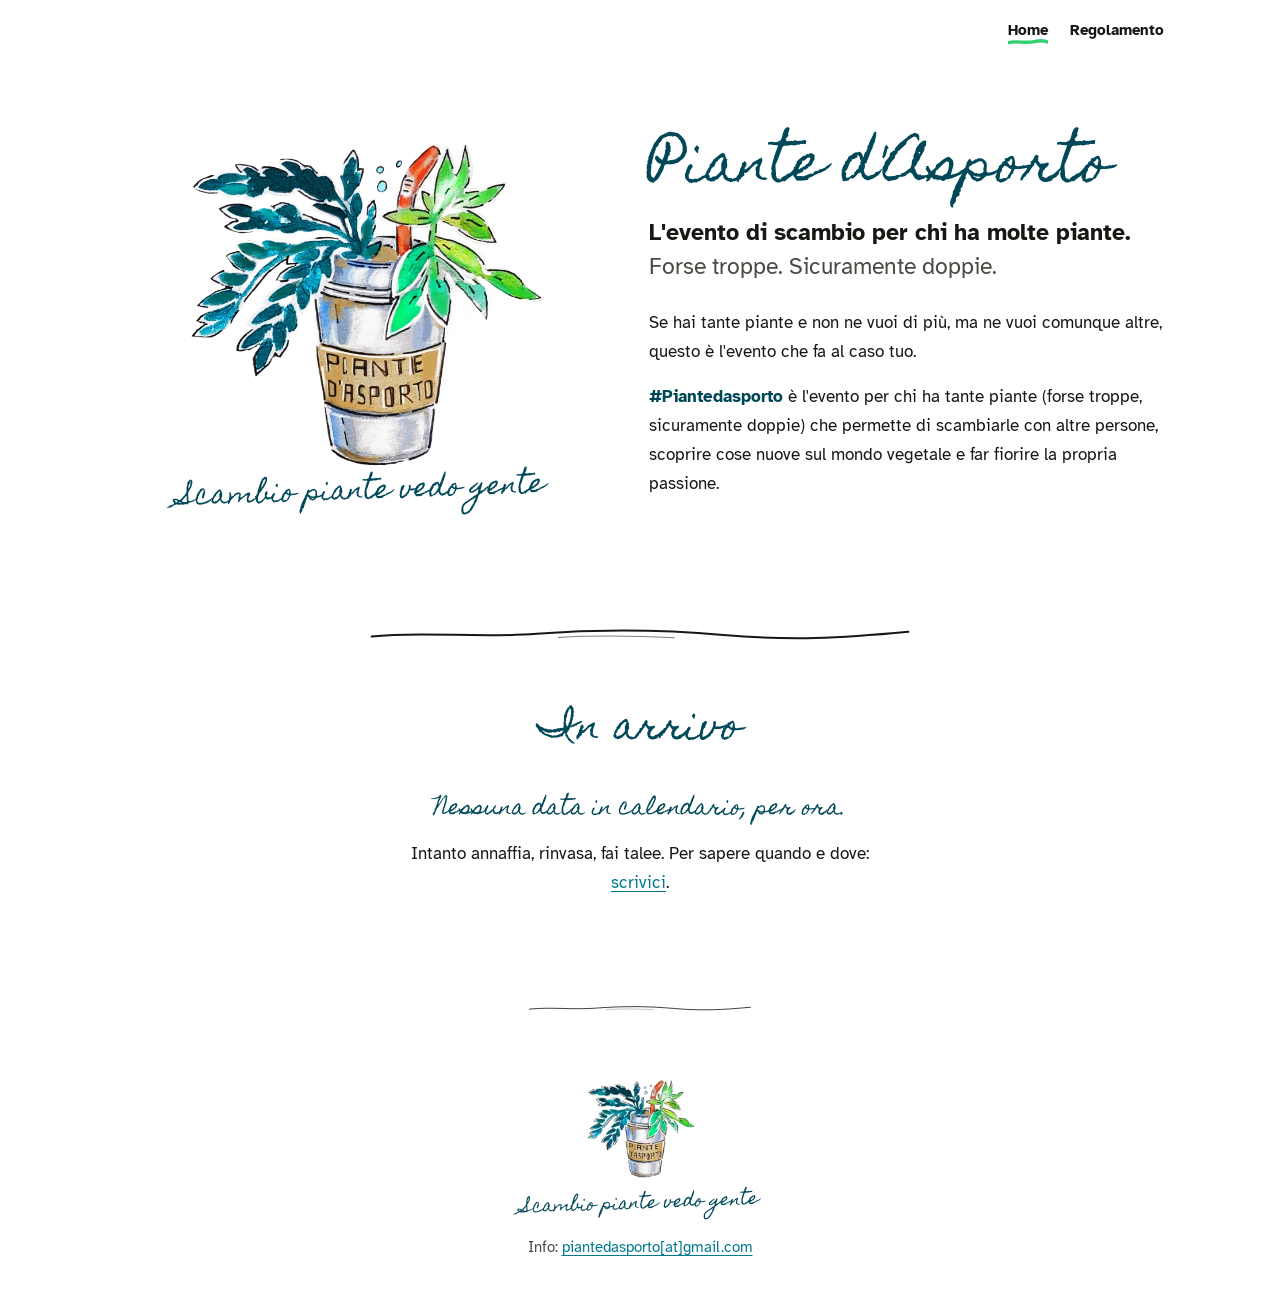
==== index.html @ c5dc1938 "Primo sito Piante d'Asporto: Home, Regolamento, 404 Co-Authored-By: Claude Opus 5.5 <noreply@anthrop" ====
<!doctype html>
<html lang="it">
<head>
  <meta charset="utf-8">
  <meta name="viewport" content="width=device-width, initial-scale=1">
  <title>Piante d'Asporto · scambio piante a Torino</title>
  <meta name="description" content="L'evento di scambio per chi ha molte piante. Forse troppe. Sicuramente doppie. Porta una pianta, prendi una pianta.">
  <link rel="canonical" href="https://piantedasporto.it/">

  <meta property="og:type" content="website">
  <meta property="og:locale" content="it_IT">
  <meta property="og:site_name" content="Piante d'Asporto">
  <meta property="og:title" content="Piante d'Asporto">
  <meta property="og:description" content="L'evento di scambio per chi ha molte piante. Forse troppe. Sicuramente doppie.">
  <meta property="og:url" content="https://piantedasporto.it/">
  <meta property="og:image" content="https://piantedasporto.it/img/og.jpg">
  <meta property="og:image:width" content="1200">
  <meta property="og:image:height" content="630">
  <meta property="og:image:alt" content="Il logo di Piante d'Asporto, un bicchiere da asporto pieno di piante, con la scritta Scambio piante vedo gente">
  <meta name="twitter:card" content="summary_large_image">

  <link rel="icon" href="favicon.ico" sizes="48x48">
  <link rel="icon" href="img/favicon-32.png" type="image/png" sizes="32x32">
  <link rel="apple-touch-icon" href="img/apple-touch-icon.png">
  <link rel="manifest" href="site.webmanifest">
  <meta name="theme-color" content="#ffffff">

  <link rel="preload" href="fonts/homemade-apple-latin-400-normal.woff2" as="font" type="font/woff2" crossorigin>
  <link rel="preload" href="fonts/atkinson-hyperlegible-latin-400-normal.woff2" as="font" type="font/woff2" crossorigin>
  <link rel="stylesheet" href="styles.css">
  <script src="main.js" defer></script>
</head>
<body>
  <a class="skip" href="#contenuto">Vai al contenuto</a>

  <svg width="0" height="0" style="position:absolute" aria-hidden="true" focusable="false">
    <symbol id="tratto" viewBox="0 0 600 24">
      <path d="M4 14.5C62 8.2 118 16.9 186 11.6S318 6.4 392 12.8 520 16.6 596 9.4" fill="none" stroke="currentColor" stroke-width="2.2" stroke-linecap="round"/>
      <path d="M210 15.6c40-2.4 86-1.8 128 .4" fill="none" stroke="currentColor" stroke-width="1.2" stroke-linecap="round" opacity=".55"/>
    </symbol>
  </svg>

  <header class="site-header home">
    <div class="wrap">
      <nav class="nav" aria-label="Principale">
        <ul>
          <li><a href="./" aria-current="page">Home</a></li>
          <li><a href="regolamento.html">Regolamento</a></li>
        </ul>
      </nav>
    </div>
  </header>

  <main id="contenuto">
    <section class="hero">
      <div class="wrap">
        <figure class="logo-lockup">
          <picture>
            <source type="image/webp" srcset="img/logo-320.webp 320w, img/logo-640.webp 640w, img/logo-1040.webp 1040w" sizes="(min-width: 56rem) 23rem, 78vw">
            <img src="img/logo-640.png" srcset="img/logo-320.png 320w, img/logo-640.png 640w, img/logo-1040.png 1040w" sizes="(min-width: 56rem) 23rem, 78vw" width="640" height="586" alt="Piante d'Asporto: un bicchiere da asporto con cannuccia, pieno di piante" fetchpriority="high">
          </picture>
          <div class="bolle" aria-hidden="true"><span></span><span></span><span></span></div>
          <figcaption class="payoff">Scambio piante vedo gente</figcaption>
        </figure>

        <div class="hero-text">
          <h1>Piante d'Asporto</h1>
          <p class="sottotitolo">L'evento di scambio per chi ha molte piante. <span>Forse troppe. Sicuramente doppie.</span></p>
          <p>Se hai tante piante e non ne vuoi di più, ma ne vuoi comunque altre, questo è l'evento che fa al caso tuo.</p>
          <p><span class="hashtag">#Piantedasporto</span> è l'evento per chi ha tante piante (forse troppe, sicuramente doppie) che permette di scambiarle con altre persone, scoprire cose nuove sul mondo vegetale e far fiorire la propria passione.</p>
        </div>
      </div>
    </section>

    <svg class="tratto" aria-hidden="true" focusable="false"><use href="#tratto"/></svg>

    <section class="sezione" id="appuntamenti" aria-labelledby="titolo-appuntamenti">
      <div class="wrap">
        <h2 id="titolo-appuntamenti">Prossimi appuntamenti</h2>

        <!--
          SCHEDE EVENTO
          Per aggiungere un evento copia un <li> e cambia i dati.
          data-date (AAAA-MM-GG) serve a nascondere da solo gli eventi passati.
          Se nessun evento è futuro, la sezione mostra "In arrivo".
        -->
        <ul class="eventi" data-eventi>
          <li class="evento" data-date="2025-04-06">
            <h3 class="fascetta"><small>#Piantedasporto</small> <span class="quartiere">San Salvario</span></h3>
            <p class="data"><time datetime="2025-04-06">06 aprile 2025</time></p>
            <p class="sede"><strong>@Casa del Quartiere di San Salvario</strong> via Morgari 14, Torino</p>

            <p class="claim">Scambio piante: porta una pianta, prendi una pianta!</p>

            <ol class="programma">
              <li>
                <h4><span class="ora">Ore 16:00</span> raccolta piante</h4>
                <p>Porta le piante o le talee che desideri scambiare, e ricevi in cambio un talloncino.</p>
              </li>
              <li>
                <h4><span class="ora">Ore 17:30</span> scambio piante</h4>
                <p>Restituendo il talloncino potrai prendere una pianta o una talea in cambio. Voilà!</p>
              </li>
              <!-- Workshop, solo se presente:
              <li>
                <h4><span class="ora">Ore 15:00</span> workshop: titolo</h4>
                <p>Descrizione breve.</p>
              </li>
              -->
            </ol>

            <p class="leggi"><span aria-hidden="true">🪴</span> Mi raccomando, <a href="regolamento.html">leggi il regolamento!</a> <span aria-hidden="true">🪴</span></p>
            <p class="azione"><a class="btn" href="regolamento.html#info" data-mail="Partecipo a #Piantedasporto San Salvario">Vuoi partecipare?</a></p>
          </li>
        </ul>

        <div class="in-arrivo" data-in-arrivo hidden>
          <p class="script">Nessuna data in calendario, per ora.</p>
          <p>Intanto annaffia, rinvasa, fai talee. Per sapere quando e dove: <a href="regolamento.html#info" data-mail="">scrivici</a>.</p>
        </div>
      </div>
    </section>
  </main>

  <svg class="tratto corto" aria-hidden="true" focusable="false"><use href="#tratto"/></svg>

  <footer class="site-footer">
    <div class="wrap">
      <picture>
        <source type="image/webp" srcset="img/logo-160.webp 160w, img/logo-320.webp 320w" sizes="7rem">
        <img class="logo-footer" src="img/logo-320.png" width="320" height="293" alt="" loading="lazy" decoding="async">
      </picture>
      <p class="payoff">Scambio piante vedo gente</p>
      <p>Info: <a href="regolamento.html#info" data-mail="">piantedasporto[at]gmail.com</a></p>
    </div>
  </footer>
</body>
</html>
---- styles.css ----
/* Piante d'Asporto
   Palette campionata dal logo (scripts: vedi LEGGIMI.md). Contrasti WCAG su #FFFFFF:
   ink 17.9 · petrolio 10.2 · teal 5.0 · arancio-btn 4.9 (testo bianco). */

@font-face {
  font-family: "Homemade Apple";
  src: url("fonts/homemade-apple-latin-400-normal.woff2") format("woff2");
  font-weight: 400; font-style: normal; font-display: swap;
}
@font-face {
  font-family: "Atkinson Hyperlegible";
  src: url("fonts/atkinson-hyperlegible-latin-400-normal.woff2") format("woff2");
  font-weight: 400; font-style: normal; font-display: swap;
}
@font-face {
  font-family: "Atkinson Hyperlegible";
  src: url("fonts/atkinson-hyperlegible-latin-400-italic.woff2") format("woff2");
  font-weight: 400; font-style: italic; font-display: swap;
}
@font-face {
  font-family: "Atkinson Hyperlegible";
  src: url("fonts/atkinson-hyperlegible-latin-700-normal.woff2") format("woff2");
  font-weight: 700; font-style: normal; font-display: swap;
}

:root {
  color-scheme: light;

  --ink: #171714;          /* nero inchiostro: testo e contorni */
  --ink-soft: #4a4a44;     /* testo secondario (8.9:1) */
  --petrolio: #004858;     /* foglie scure, testi di rilievo */
  --teal: #017a91;         /* foglie, link */
  --verde: #31d170;        /* accenti, stati attivi (mai come testo) */
  --arancio: #ea5a33;      /* cannuccia, solo decoro */
  --arancio-btn: #c8431f;  /* arancio scurito per il pulsante: 4.9:1 col bianco */
  --arancio-btn-hover: #a8371a;
  --kraft: #cbae7b;        /* fascette, etichette */
  --argento: #cacbcf;      /* superfici secondarie, bordi tenui */
  --argento-chiaro: #eef0ec;
  --bianco: #ffffff;

  --script: "Homemade Apple", "Segoe Script", cursive;
  --sans: "Atkinson Hyperlegible", system-ui, -apple-system, "Segoe UI", sans-serif;

  --gutter: 1.25rem;
  --misura: 38rem;

  /* bordo a mano libera, scala con il box senza ingrossare il tratto */
  --bordo-mano: url("data:image/svg+xml,%3Csvg xmlns='http://www.w3.org/2000/svg' viewBox='0 0 100 100' preserveAspectRatio='none'%3E%3Cpath d='M2.2 3.1C30 1.6 64 3.8 97.6 2.4c.9 28-.6 61 .8 94.9-31 1.1-63-.9-95.6.6C1.6 68 3.4 35 2.2 3.1z' fill='none' stroke='%23171714' stroke-width='1.6' stroke-linejoin='round' vector-effect='non-scaling-stroke'/%3E%3C/svg%3E");
}

*, *::before, *::after { box-sizing: border-box; }

html { -webkit-text-size-adjust: 100%; }

body {
  margin: 0;
  background: var(--bianco);
  color: var(--ink);
  font-family: var(--sans);
  font-size: 1.0625rem;
  line-height: 1.7;
  -webkit-font-smoothing: antialiased;
}

img, svg { display: block; max-width: 100%; }
img { height: auto; }

a { color: var(--teal); text-decoration-thickness: 1px; text-underline-offset: .2em; }
a:hover { color: var(--petrolio); text-decoration-thickness: 2px; }

:focus-visible {
  outline: 3px dashed var(--ink);
  outline-offset: 3px;
  border-radius: 2px;
}

.visually-hidden {
  position: absolute !important; width: 1px; height: 1px; margin: -1px; padding: 0;
  overflow: hidden; clip: rect(0 0 0 0); white-space: nowrap; border: 0;
}

.skip {
  position: absolute; left: var(--gutter); top: -4rem; z-index: 10;
  background: var(--bianco); color: var(--ink); padding: .5rem .9rem;
  border: 2px solid var(--ink);
}
.skip:focus { top: .75rem; }

.wrap { width: 100%; max-width: 68rem; margin-inline: auto; padding-inline: var(--gutter); }

.script { font-family: var(--script); font-weight: 400; letter-spacing: 0; }

/* ---------- header ---------- */

.site-header { padding-block: 1rem; }
.site-header .wrap { display: flex; align-items: center; justify-content: space-between; gap: 1rem; }

.brand-mini { display: block; width: 4.75rem; flex: none; }
.brand-mini img { width: 100%; }

.nav ul { display: flex; gap: 1.4rem; list-style: none; margin: 0; padding: 0; }
.nav a {
  color: var(--ink); text-decoration: none; font-weight: 700; font-size: .95rem;
  padding-block: .35rem; background-repeat: no-repeat; background-position: 0 100%; background-size: 0 4px;
}
.nav a:hover { background-image: linear-gradient(var(--verde), var(--verde)); background-size: 100% 4px; color: var(--ink); }
.nav a[aria-current="page"] {
  background-image: url("data:image/svg+xml,%3Csvg xmlns='http://www.w3.org/2000/svg' viewBox='0 0 100 8' preserveAspectRatio='none'%3E%3Cpath d='M1 5.2C22 3 45 6.4 66 4.1S90 3.6 99 4.6' fill='none' stroke='%2331d170' stroke-width='3.4' stroke-linecap='round' vector-effect='non-scaling-stroke'/%3E%3C/svg%3E");
  background-size: 100% 7px;
}
.site-header.home .wrap { justify-content: flex-end; }

/* ---------- hero (home) ---------- */

.hero { padding-block: .5rem 2.5rem; }
.hero .wrap { display: grid; gap: 1.5rem; justify-items: center; text-align: center; }

.logo-lockup {
  /* spazio di rispetto: metà della fascetta, cioè ~17% della larghezza del logo */
  --logo-w: min(60vw, 26rem);
  width: var(--logo-w);
  padding: calc(var(--logo-w) * .17);
  padding-bottom: calc(var(--logo-w) * .08);
  box-sizing: content-box;
  margin: 0;
  position: relative;
}
.logo-lockup img { width: 100%; }
.logo-lockup .payoff {
  /* il payoff può uscire dal bordo del logo, non dallo spazio di rispetto */
  margin: .25rem calc(var(--logo-w) * -.17) 0;
  white-space: nowrap;
  text-align: center;
  font-family: var(--script);
  color: var(--petrolio);
  font-size: calc(var(--logo-w) * .07);
  line-height: 1.6;
  transform: rotate(-2deg);
}

/* bollicine che salgono dalla cannuccia */
.bolle { position: absolute; left: calc(var(--logo-w) * .17); top: calc(var(--logo-w) * .17); width: var(--logo-w); height: calc(var(--logo-w) * .9); pointer-events: none; }
.bolle span {
  position: absolute; left: 53%; top: 13%;
  width: calc(var(--logo-w) * .016); aspect-ratio: 1;
  border: 1.5px solid var(--petrolio); border-radius: 50%;
  background: #bfe8f2;
  opacity: 0;
  animation: sale 6s ease-out infinite;
}
.bolle span:nth-child(2) { left: 56.5%; top: 10%; animation-delay: 2.1s; width: calc(var(--logo-w) * .012); }
.bolle span:nth-child(3) { left: 51.5%; top: 9%; animation-delay: 4.2s; }
@keyframes sale {
  0%   { transform: translate(0, 0); opacity: 0; }
  15%  { opacity: .9; }
  100% { transform: translate(6px, calc(var(--logo-w) * -.12)); opacity: 0; }
}

.hero-text { max-width: var(--misura); }
.hero h1 {
  font-family: var(--script); font-weight: 400;
  color: var(--petrolio);
  font-size: clamp(2rem, 8vw, 3.25rem);
  line-height: 1.5;
  margin: 0 0 .5rem;
}
.hero .sottotitolo {
  font-size: clamp(1.2rem, 4.2vw, 1.45rem);
  line-height: 1.5; font-weight: 700;
  margin: 0 0 1.5rem;
}
.hero .sottotitolo span { display: block; font-weight: 400; color: var(--ink-soft); }
.hero-text p { margin: 0 0 1rem; text-align: left; }
.hero-text .sottotitolo { text-align: inherit; }
.hashtag { font-weight: 700; color: var(--petrolio); }

@media (min-width: 56rem) {
  .hero .wrap { grid-template-columns: auto 1fr; align-items: center; justify-items: start; text-align: left; gap: 1rem 2.5rem; }
  .logo-lockup { --logo-w: 23rem; }
  .hero-text { padding-top: 2rem; }
}

/* ---------- separatore a mano ---------- */

.tratto { width: min(100%, 34rem); height: 1.4rem; margin: 2.5rem auto; color: var(--ink); }
.tratto.corto { width: min(60%, 14rem); }

/* ---------- sezioni ---------- */

.sezione { padding-block: 1rem 3rem; }
.sezione > .wrap > h2,
.titolo-pagina {
  font-family: var(--script); font-weight: 400; color: var(--petrolio);
  font-size: clamp(1.6rem, 6vw, 2.3rem); line-height: 1.6;
  margin: 0 0 2rem; text-align: center;
}

/* ---------- scheda evento ---------- */

.eventi { display: grid; gap: 3.5rem 2rem; list-style: none; margin: 0; padding: 0; }
@media (min-width: 52rem) { .eventi { grid-template-columns: repeat(2, 1fr); } }

.evento {
  position: relative;
  padding: 3.25rem 1.4rem 1.75rem;
  margin-top: 1.25rem;
  max-width: 34rem; justify-self: center; width: 100%;
}
.evento::before {
  content: ""; position: absolute; inset: 0;
  background: var(--bordo-mano) center / 100% 100% no-repeat;
  pointer-events: none;
}
.evento:nth-child(even)::before { transform: scaleX(-1); }

/* fascetta kraft, come quella del bicchiere */
.fascetta {
  position: absolute; left: 50%; top: 0;
  transform: translate(-50%, -50%) rotate(-1.5deg);
  width: max-content; max-width: 88%;
  margin: 0; padding: .45rem 1.1rem .4rem;
  background: var(--kraft);
  border: 2px solid var(--ink);
  border-radius: 3px 6px 4px 7px / 6px 3px 7px 4px;
  text-align: center; line-height: 1.25;
  font-family: var(--sans); font-weight: 700;
  text-transform: uppercase; letter-spacing: .08em;
  color: var(--ink);
}
.fascetta::after {
  /* il tratteggio a pennarello dentro la fascetta */
  content: ""; position: absolute; left: .5rem; right: .5rem; bottom: .2rem;
  border-bottom: 1.5px dashed rgba(23, 23, 20, .55);
}
.fascetta small { display: block; font-size: .68rem; letter-spacing: .14em; }
.fascetta .quartiere { display: block; font-size: 1.15rem; }

.evento .data {
  font-family: var(--script); color: var(--petrolio);
  font-size: 1.35rem; line-height: 1.6; margin: 0 0 .25rem; text-align: center;
}
.evento .sede { text-align: center; margin: 0 0 1.25rem; }
.evento .sede strong { display: block; }
.evento .claim { font-weight: 700; text-align: center; margin: 0 0 1.5rem; }

.programma { list-style: none; margin: 0 0 1.5rem; padding: 0; display: grid; gap: 1.1rem; }
.programma li { display: grid; gap: .1rem; }
.programma h4 { margin: 0; font-size: 1rem; line-height: 1.4; }
.programma .ora { color: var(--teal); margin-right: .35rem; white-space: nowrap; }
.programma p { margin: 0; color: var(--ink-soft); }

.evento .leggi { text-align: center; margin: 0 0 1.5rem; }
.evento .azione { text-align: center; margin: 0; }

/* ---------- pulsante "Vuoi partecipare?" ---------- */

.btn {
  display: inline-block;
  padding: .8rem 1.6rem .75rem;
  background: var(--arancio-btn);
  color: var(--bianco);
  font-family: var(--sans); font-weight: 700; font-size: 1.05rem; line-height: 1.3;
  text-decoration: none;
  border: 2px solid var(--ink);
  border-radius: 14px 5px 12px 6px / 6px 13px 5px 12px;
  box-shadow: 3px 3px 0 var(--ink);
  transform: rotate(-1deg);
  transition: transform .15s ease, box-shadow .15s ease, background-color .15s ease;
}
.btn:hover {
  background: var(--arancio-btn-hover); color: var(--bianco);
  transform: rotate(0deg) translate(-1px, -1px);
  box-shadow: 5px 5px 0 var(--ink);
}
.btn:active { transform: translate(2px, 2px); box-shadow: 1px 1px 0 var(--ink); }
.btn:focus-visible {
  outline: 3px dashed var(--ink); outline-offset: 5px;
  box-shadow: 3px 3px 0 var(--ink), 0 0 0 4px var(--verde);
}

/* ---------- "in arrivo" ---------- */

.in-arrivo { text-align: center; max-width: 30rem; margin-inline: auto; }
.in-arrivo p { margin: 0 0 .75rem; }
.in-arrivo .script { color: var(--petrolio); font-size: 1.3rem; line-height: 1.7; }

/* ---------- regolamento ---------- */

.pagina { padding-block: 1rem 3rem; }
.pagina .intro { text-align: center; max-width: var(--misura); margin: -1rem auto 1rem; color: var(--ink-soft); }

.regole { max-width: var(--misura); margin-inline: auto; padding: 0; list-style: none; counter-reset: regola; }
.regola { position: relative; padding-left: 2.6rem; margin-bottom: 3.25rem; }
.regola h2 {
  font-family: var(--script); font-weight: 400; color: var(--petrolio);
  font-size: clamp(1.3rem, 5vw, 1.65rem); line-height: 1.6; margin: 0 0 .75rem;
}
.regola .segno { position: absolute; left: 0; top: .35rem; width: 1.6rem; height: 1.6rem; }
.regola:nth-child(even) .segno { transform: scaleX(-1) rotate(8deg); }
.regola p, .regola ul { margin: 0 0 .9rem; }
.regola ul { padding-left: 1.1rem; }
.regola li { margin-bottom: .5rem; }
.regola li::marker { color: var(--teal); }
.nota { color: var(--ink-soft); font-size: .95rem; }
.eh { font-family: var(--script); color: var(--petrolio); white-space: nowrap; }

.info {
  max-width: var(--misura); margin: 1rem auto 0; text-align: center;
  font-weight: 700;
}

/* ---------- footer ---------- */

.site-footer { padding-block: 1rem 2.5rem; text-align: center; }
.site-footer .wrap { display: grid; justify-items: center; gap: .5rem; }
.site-footer .logo-footer { width: 7rem; margin: 0 auto; }
.site-footer .payoff {
  font-family: var(--script); color: var(--petrolio);
  font-size: 1.05rem; line-height: 1.7; margin: .25rem 0 .5rem; transform: rotate(-2deg);
}
.site-footer p { margin: 0; font-size: .92rem; color: var(--ink-soft); }
.site-footer a { color: var(--teal); }

/* ---------- 404 ---------- */

.vuoto { text-align: center; padding-block: 2rem 4rem; }
.vuoto img { width: 9rem; margin: 0 auto 1rem; }

/* ---------- movimento ---------- */

@media (prefers-reduced-motion: reduce) {
  *, *::before, *::after { animation: none !important; transition: none !important; }
  .bolle { display: none; }
}
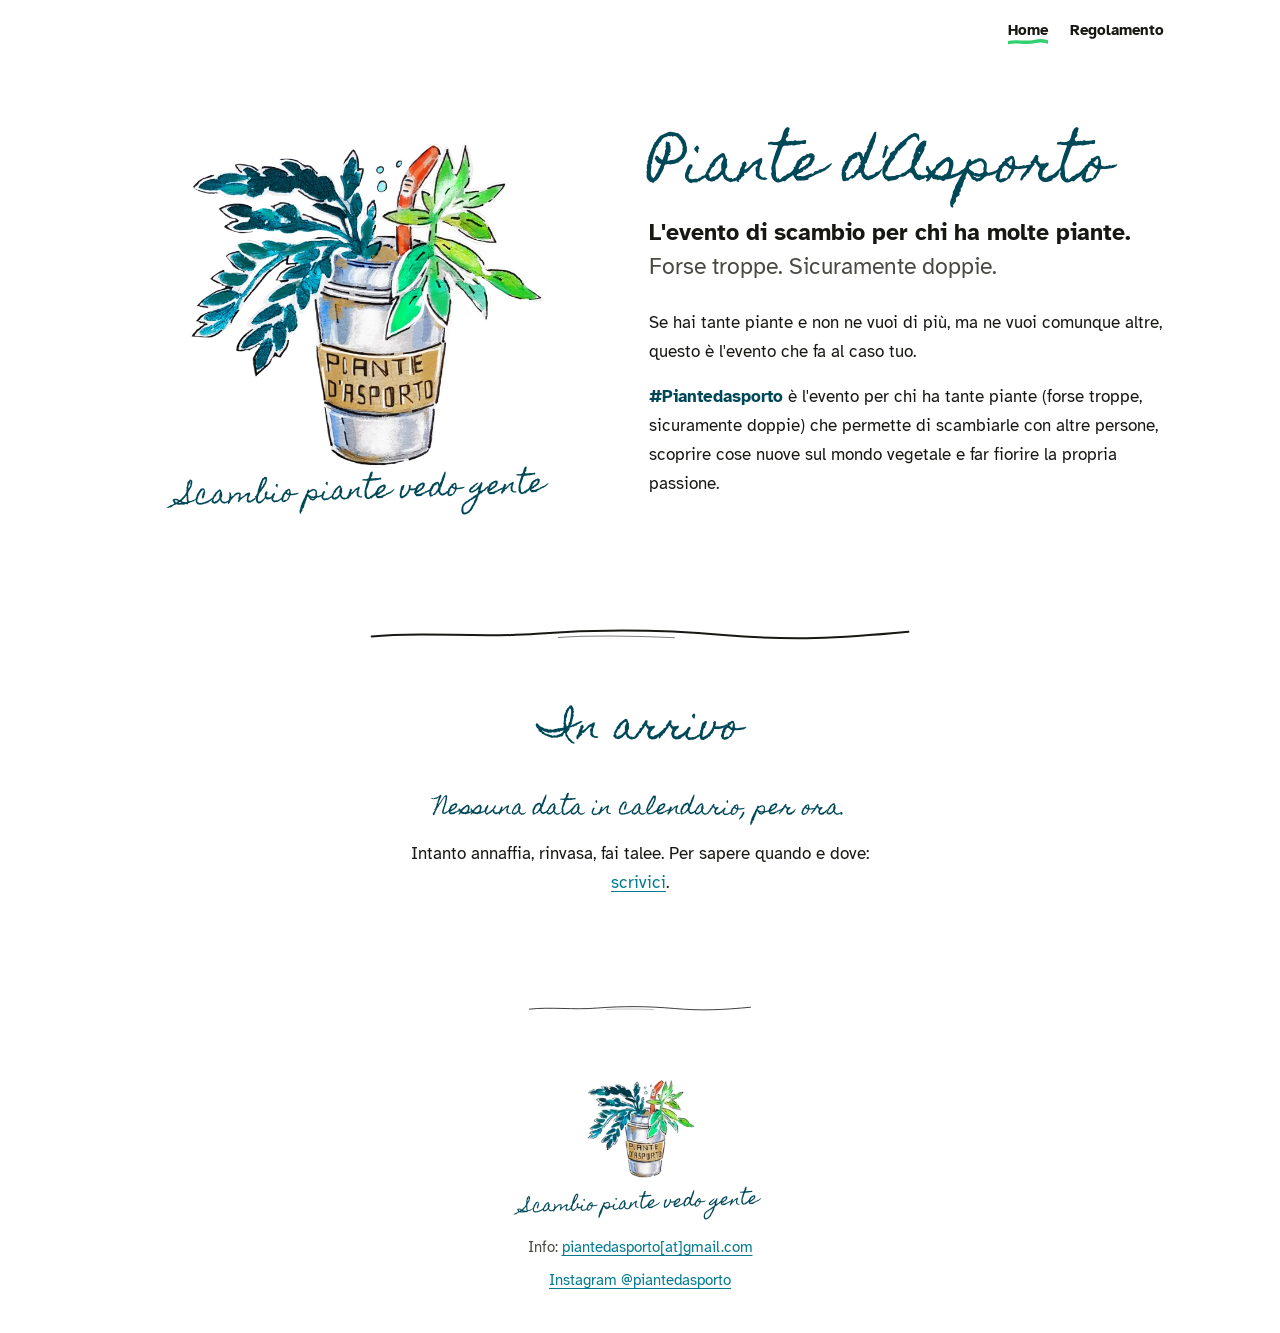
==== commit eed6f695: "Link al profilo Instagram nel footer Co-Authored-By: Claude Opus 5.5 <noreply@anthropic.com>" ====
--- a/index.html
+++ b/index.html
@@ -132,6 +132,7 @@
       </picture>
       <p class="payoff">Scambio piante vedo gente</p>
       <p>Info: <a href="regolamento.html#info" data-mail="">piantedasporto[at]gmail.com</a></p>
+      <p><a href="https://www.instagram.com/piantedasporto/" rel="me">Instagram @piantedasporto</a></p>
     </div>
   </footer>
 </body>
